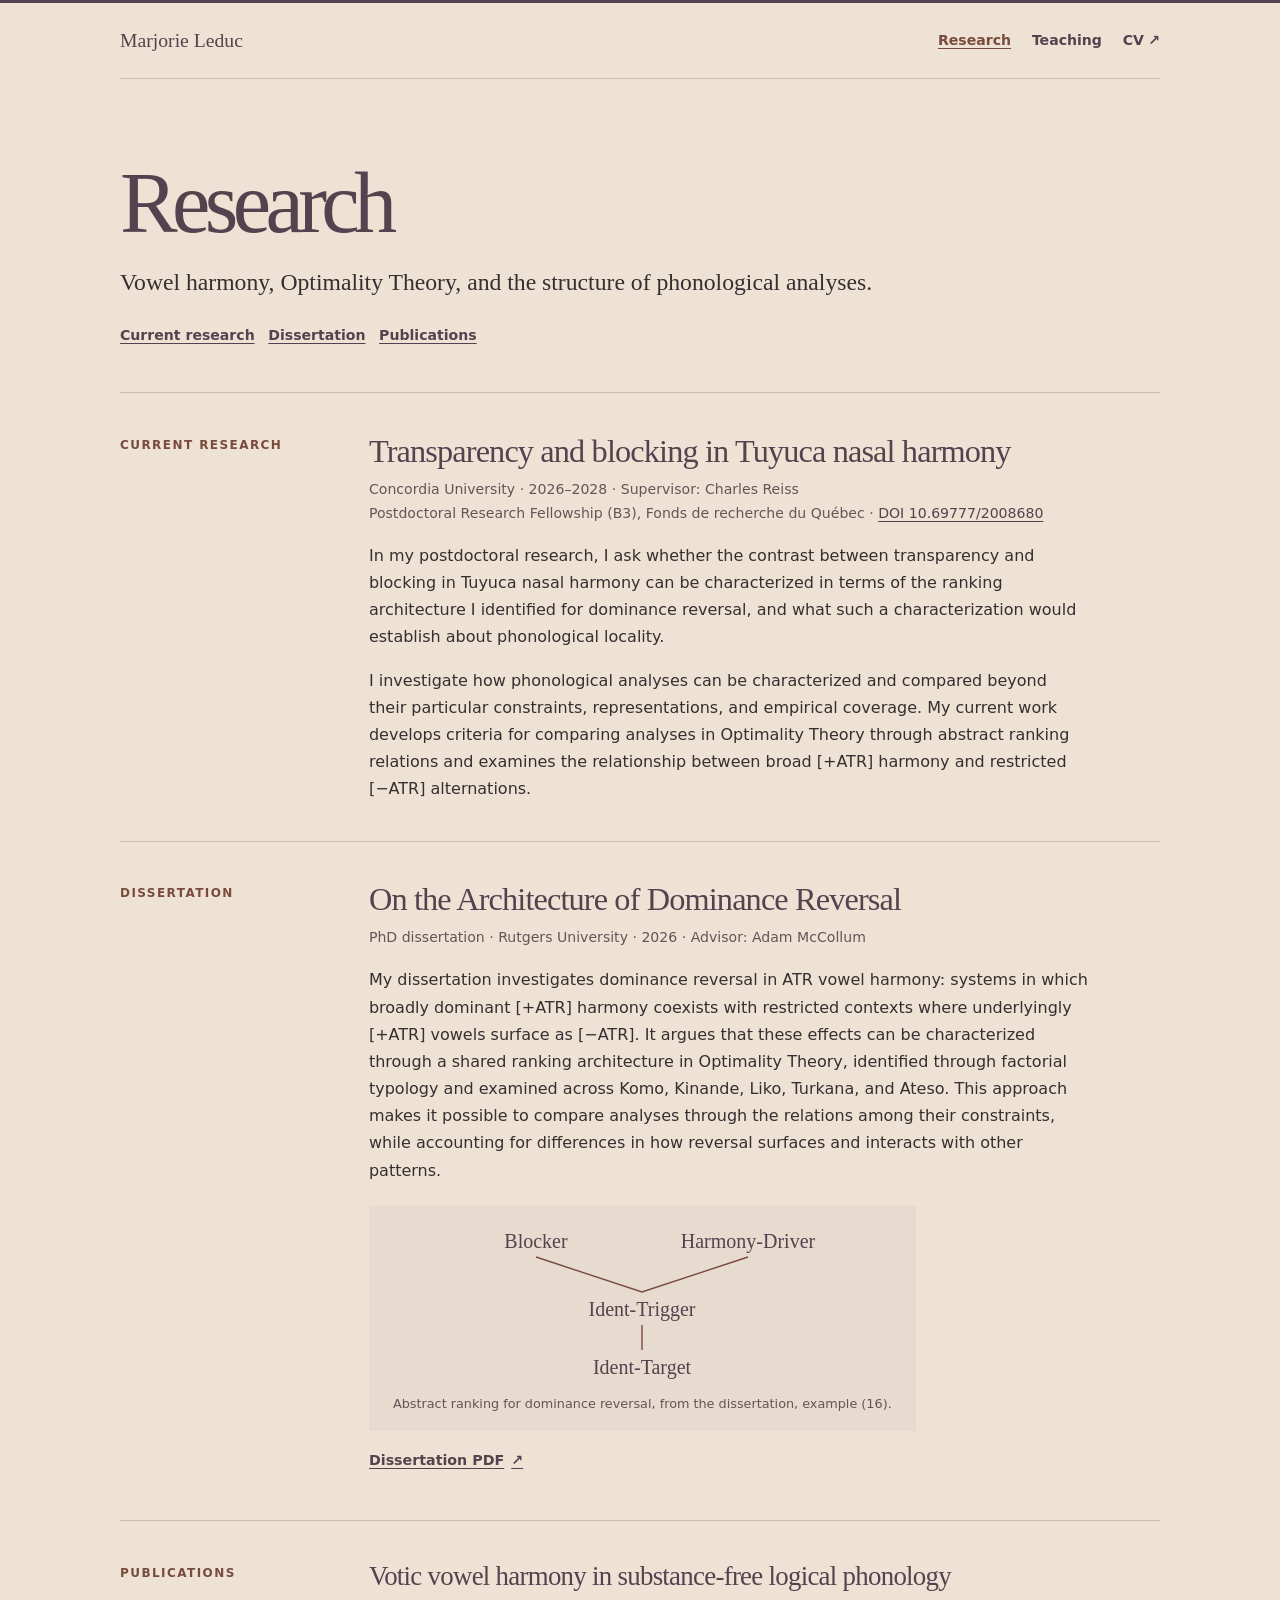
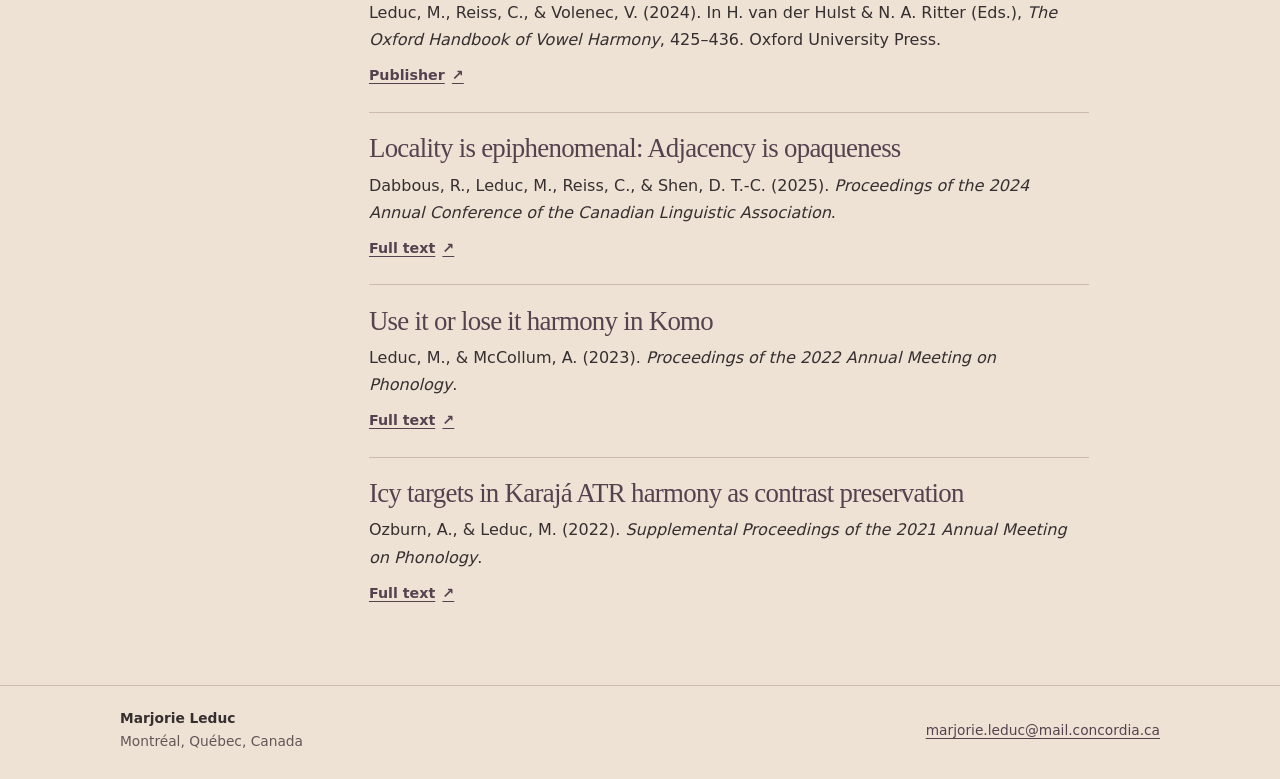
==== research/index.html @ b02f8114 "Add academic website pages and styles" ====
<!doctype html>
<html lang="en">
<head>
  <meta charset="utf-8">
  <meta name="viewport" content="width=device-width, initial-scale=1">
  <meta name="description" content="Marjorie Leduc’s dissertation, current research, and publications in phonology and vowel harmony.">
  <meta name="theme-color" content="#eee2d5">
  <title>Research | Marjorie Leduc</title>
  <link rel="icon" href="../assets/monogram.svg" type="image/svg+xml">
  <link rel="stylesheet" href="../assets/site.css">
</head>
<body>
  <a class="skip-link" href="#main">Skip to content</a>
  <header class="site-header">
    <div class="shell header-inner">
      <a class="brand" href="../index.html">Marjorie Leduc</a>
      <nav aria-label="Main">
        <a href="index.html" aria-current="page">Research</a>
        <a href="../teaching/index.html">Teaching</a>
        <a href="../assets/marjorie-leduc-cv.pdf">CV <span aria-hidden="true">↗</span></a>
      </nav>
    </div>
  </header>
  <main id="main" class="shell subpage">
    <header class="page-intro">
      <h1>Research</h1>
      <p class="lead">Vowel harmony, Optimality Theory, and the structure of phonological analyses.</p>
      <nav class="page-links" aria-label="On this page">
        <a href="#current-research">Current research</a>
        <a href="#dissertation">Dissertation</a>
        <a href="#publications">Publications</a>
      </nav>
    </header>
    <section class="content-row" id="current-research" aria-labelledby="current-heading">
      <h2 id="current-heading" class="eyebrow">Current research</h2>
      <div class="row-body">
        <h3>Transparency and blocking in Tuyuca nasal harmony</h3>
        <p class="meta">Concordia University · 2026–2028 · Supervisor: Charles Reiss<br>
          Postdoctoral Research Fellowship (B3), Fonds de recherche du Québec · <a href="https://doi.org/10.69777/2008680">DOI 10.69777/2008680</a></p>
        <p>In my postdoctoral research, I ask whether the contrast between transparency and blocking in Tuyuca nasal harmony can be characterized in terms of the ranking architecture I identified for dominance reversal, and what such a characterization would establish about phonological locality.</p>
        <p>I investigate how phonological analyses can be characterized and compared beyond their particular constraints, representations, and empirical coverage. My current work develops criteria for comparing analyses in Optimality Theory through abstract ranking relations and examines the relationship between broad [+ATR] harmony and restricted [−ATR] alternations.</p>
      </div>
    </section>
    <section class="content-row" id="dissertation" aria-labelledby="dissertation-heading">
      <h2 id="dissertation-heading" class="eyebrow">Dissertation</h2>
      <div class="row-body">
        <h3>On the Architecture of Dominance Reversal</h3>
        <p class="meta">PhD dissertation · Rutgers University · 2026 · Advisor: Adam McCollum</p>
        <p>My dissertation investigates dominance reversal in ATR vowel harmony: systems in which broadly dominant [+ATR] harmony coexists with restricted contexts where underlyingly [+ATR] vowels surface as [−ATR]. It argues that these effects can be characterized through a shared ranking architecture in Optimality Theory, identified through factorial typology and examined across Komo, Kinande, Liko, Turkana, and Ateso. This approach makes it possible to compare analyses through the relations among their constraints, while accounting for differences in how reversal surfaces and interacts with other patterns.</p>
        <figure class="ranking">
          <img src="../assets/dominance-reversal-ranking.svg" alt="Blocker and Harmony-Driver each outrank Ident-Trigger, which outranks Ident-Target." width="400" height="162" loading="lazy">
          <figcaption>Abstract ranking for dominance reversal, from the dissertation, example (16).</figcaption>
        </figure>
        <a class="text-link" href="../assets/on-the-architecture-of-dominance-reversal.pdf">Dissertation PDF <span aria-hidden="true">↗</span></a>
      </div>
    </section>
    <section class="content-row" id="publications" aria-labelledby="publications-heading">
      <h2 id="publications-heading" class="eyebrow">Publications</h2>
      <ul class="row-body entries">
        <li>
          <h3>Votic vowel harmony in substance-free logical phonology</h3>
          <p>Leduc, M., Reiss, C., &amp; Volenec, V. (2024). In H. van der Hulst &amp; N. A. Ritter (Eds.), <cite>The Oxford Handbook of Vowel Harmony</cite>, 425–436. Oxford University Press.</p>
          <a class="text-link" href="https://doi.org/10.1093/oxfordhb/9780198826804.013.33" aria-label="Publisher page for Votic vowel harmony in substance-free logical phonology">Publisher <span aria-hidden="true">↗</span></a>
        </li>
        <li>
          <h3>Locality is epiphenomenal: Adjacency is opaqueness</h3>
          <p>Dabbous, R., Leduc, M., Reiss, C., &amp; Shen, D. T.-C. (2025). <cite>Proceedings of the 2024 Annual Conference of the Canadian Linguistic Association</cite>.</p>
          <a class="text-link" href="https://cla-acl.ca/pdfs/actes-2024/Dabbous-etal-CLA-2024.pdf" aria-label="Full text of Locality is epiphenomenal: Adjacency is opaqueness">Full text <span aria-hidden="true">↗</span></a>
        </li>
        <li>
          <h3>Use it or lose it harmony in Komo</h3>
          <p>Leduc, M., &amp; McCollum, A. (2023). <cite>Proceedings of the 2022 Annual Meeting on Phonology</cite>.</p>
          <a class="text-link" href="https://doi.org/10.3765/amp.v10i0.5461" aria-label="Full text of Use it or lose it harmony in Komo">Full text <span aria-hidden="true">↗</span></a>
        </li>
        <li>
          <h3>Icy targets in Karajá ATR harmony as contrast preservation</h3>
          <p>Ozburn, A., &amp; Leduc, M. (2022). <cite>Supplemental Proceedings of the 2021 Annual Meeting on Phonology</cite>.</p>
          <a class="text-link" href="https://doi.org/10.3765/amp.v9i0.5190" aria-label="Full text of Icy targets in Karajá ATR harmony as contrast preservation">Full text <span aria-hidden="true">↗</span></a>
        </li>
      </ul>
    </section>
  </main>
  <footer class="site-footer">
    <div class="shell footer-inner">
      <div><strong>Marjorie Leduc</strong><br>Montréal, Québec, Canada</div>
      <a href="mailto:marjorie.leduc@mail.concordia.ca">marjorie.leduc@mail.concordia.ca</a>
    </div>
  </footer>
</body>
</html>
---- assets/site.css ----
:root {
  color-scheme: light;
  --paper: #eee2d5;
  --ink: #362f30;
  --muted: #645556;
  --plum: #55424f;
  --copper: #784b3e;
  --rule: #cdbbb0;
  --wash: #e7dacf;
  --on-plum: #f3e8dc;
  --on-plum-muted: #e5d5d3;
  --serif: Georgia, 'Times New Roman', serif;
  --sans: system-ui, -apple-system, BlinkMacSystemFont, 'Segoe UI', sans-serif;
}

* { box-sizing: border-box; }

body {
  margin: 0;
  color: var(--ink);
  background: var(--paper);
  font: 1rem/1.7 var(--sans);
}

h1, h2, h3, p, figure { margin: 0; }
p + p { margin-top: 1rem; }

a { color: var(--plum); text-underline-offset: 0.24em; }
a:hover { color: var(--copper); }
a:focus-visible { outline: 2px solid currentColor; outline-offset: 4px; }

.shell {
  width: min(100% - clamp(2rem, 10vw, 8rem), 65rem);
  margin-inline: auto;
}

.skip-link {
  position: absolute;
  z-index: 1;
  top: 0.75rem;
  left: 0.75rem;
  padding: 0.55rem 0.85rem;
  background: var(--paper);
  transform: translateY(-200%);
}
.skip-link:focus { transform: none; }

.site-header { border-top: 0.2rem solid var(--plum); }
.header-inner, .footer-inner {
  display: flex;
  align-items: center;
  justify-content: space-between;
  flex-wrap: wrap;
  column-gap: 1.5rem;
  row-gap: 0.4rem;
}
.header-inner {
  min-height: 4.75rem;
  padding-block: 0.45rem;
  border-bottom: 1px solid var(--rule);
}
.brand {
  font: 400 1.23rem/1.3 var(--serif);
  text-decoration: none;
}
.header-inner nav { display: flex; flex-wrap: wrap; gap: 0 0.3rem; }
.header-inner nav a, .page-links a {
  display: inline-flex;
  align-items: center;
  gap: 0.3em;
  min-height: 2.75rem;
  padding-inline: 0.5rem;
  font-size: 0.88rem;
  font-weight: 550;
  text-decoration: none;
}
.header-inner nav a:last-child { padding-right: 0; }
.header-inner nav a:hover, .header-inner nav a[aria-current], .page-links a:hover {
  color: var(--copper);
  text-decoration: underline;
}

.home-intro {
  display: grid;
  grid-template-columns: minmax(0, 1fr) clamp(10rem, 21vw, 13.25rem);
  align-items: center;
  gap: clamp(1.75rem, 7vw, 5rem);
  padding-block: clamp(2.7rem, 7vw, 5.5rem);
}
h1 {
  color: var(--plum);
  font: 400 clamp(3rem, 7.9vw, 6rem)/0.98 var(--serif);
  letter-spacing: -0.065em;
  text-wrap: balance;
}
.affiliation {
  margin-top: 0.9rem;
  color: var(--copper);
  font-size: 0.9rem;
  font-weight: 600;
}
.lead {
  max-width: 34em;
  margin-top: 1.15rem;
  font: 400 clamp(1.14rem, 2.25vw, 1.48rem)/1.52 var(--serif);
}
.intro-actions { display: flex; flex-wrap: wrap; column-gap: 1.4rem; margin-top: 0.9rem; }

.text-link {
  display: inline-flex;
  align-items: center;
  gap: 0.5em;
  min-height: 2.75rem;
  font-size: 0.89rem;
  font-weight: 650;
}

.portrait {
  padding: 0.43rem;
  border: 1px solid var(--rule);
  background: var(--wash);
}
.portrait img { display: block; width: 100%; height: auto; }

.eyebrow {
  color: var(--copper);
  font: 650 0.75rem/1.55 var(--sans);
  letter-spacing: 0.12em;
  text-transform: uppercase;
}
.feature {
  display: grid;
  grid-template-columns: minmax(0, 1fr) auto;
  align-items: end;
  gap: 0.45rem 2rem;
  padding: clamp(1.45rem, 4vw, 2.8rem);
  background: var(--plum);
  color: var(--on-plum);
}
.feature .eyebrow, .feature h2 + p { color: var(--on-plum-muted); }
.feature h2 {
  max-width: 23ch;
  margin-block: 0.55rem 0.65rem;
  font: 400 clamp(1.85rem, 4.1vw, 3.2rem)/1.08 var(--serif);
  letter-spacing: -0.035em;
  text-wrap: balance;
}
.feature h2 + p { max-width: 55ch; }
.feature a { color: var(--on-plum); }
.feature h2 a { text-decoration: none; }
.feature h2 a:hover { text-decoration: underline; }

.subpage { padding-bottom: 2rem; }
.page-intro { padding-block: clamp(2.75rem, 7vw, 5.1rem) 2.15rem; }
.page-intro h1 { font-size: clamp(3rem, 7.4vw, 5.4rem); text-wrap: wrap; }
.page-links { display: flex; flex-wrap: wrap; column-gap: 0.85rem; margin-top: 0.9rem; }
.page-links a { padding-inline: 0; text-decoration: underline; }

.content-row {
  display: grid;
  grid-template-columns: minmax(9rem, 0.25fr) minmax(0, 1fr);
  gap: 0.7rem clamp(1.2rem, 4vw, 3.5rem);
  padding-block: clamp(1.45rem, 3.5vw, 2.4rem);
  border-top: 1px solid var(--rule);
  scroll-margin-top: 1rem;
}
.content-row > .eyebrow { padding-top: 0.24rem; }
.home-about { border-top: 0; padding-block: 2.25rem 3rem; }
.row-body { max-width: 45rem; }
.row-body h3 {
  color: var(--plum);
  font: 400 clamp(1.42rem, 3vw, 2.02rem)/1.23 var(--serif);
  letter-spacing: -0.027em;
  text-wrap: pretty;
}
.row-body h3 + p { margin-top: 0.4rem; }
.row-body .meta { color: var(--muted); font-size: 0.88rem; }
.row-body > .text-link { margin-top: 0.45rem; }
.entries { list-style: none; padding: 0; margin: 0; }
.entries li + li { margin-top: 0.9rem; padding-top: 1.2rem; border-top: 1px solid var(--rule); }
.entries li h3 { font-size: clamp(1.3rem, 2.65vw, 1.68rem); }
.course-code {
  display: inline-block;
  margin-left: 0.3rem;
  color: var(--muted);
  font: 650 0.78rem/1.5 var(--sans);
  white-space: nowrap;
}
.course-status {
  display: inline-block;
  margin-left: 0.4rem;
  color: var(--copper);
  font-size: 0.75rem;
  font-weight: 650;
}

.ranking {
  width: fit-content;
  max-width: 100%;
  margin-top: 1.4rem;
  padding: 1rem clamp(0.7rem, 3vw, 1.5rem);
  background: var(--wash);
}
.ranking img {
  display: block;
  width: min(100%, 25rem);
  height: auto;
  margin-inline: auto;
}
.ranking figcaption {
  margin-top: 0.55rem;
  color: var(--muted);
  font-size: 0.8rem;
}

.site-footer { border-top: 1px solid var(--rule); color: var(--muted); }
.footer-inner { padding-block: 1.3rem 1.6rem; font-size: 0.86rem; }
.footer-inner strong { color: var(--ink); }
.footer-inner a { overflow-wrap: anywhere; }

@media (max-width: 50rem) {
  .feature { grid-template-columns: 1fr; }
  .feature > .text-link { justify-self: start; }
}

@media (max-width: 44rem) {
  .home-intro { gap: 1.5rem; }
  .home-intro h1 { text-wrap: wrap; }
  .content-row { grid-template-columns: 1fr; }
}

@media (max-width: 33rem) {
  .home-intro { grid-template-columns: 1fr; }
  .portrait { width: min(46%, 9rem); }
}
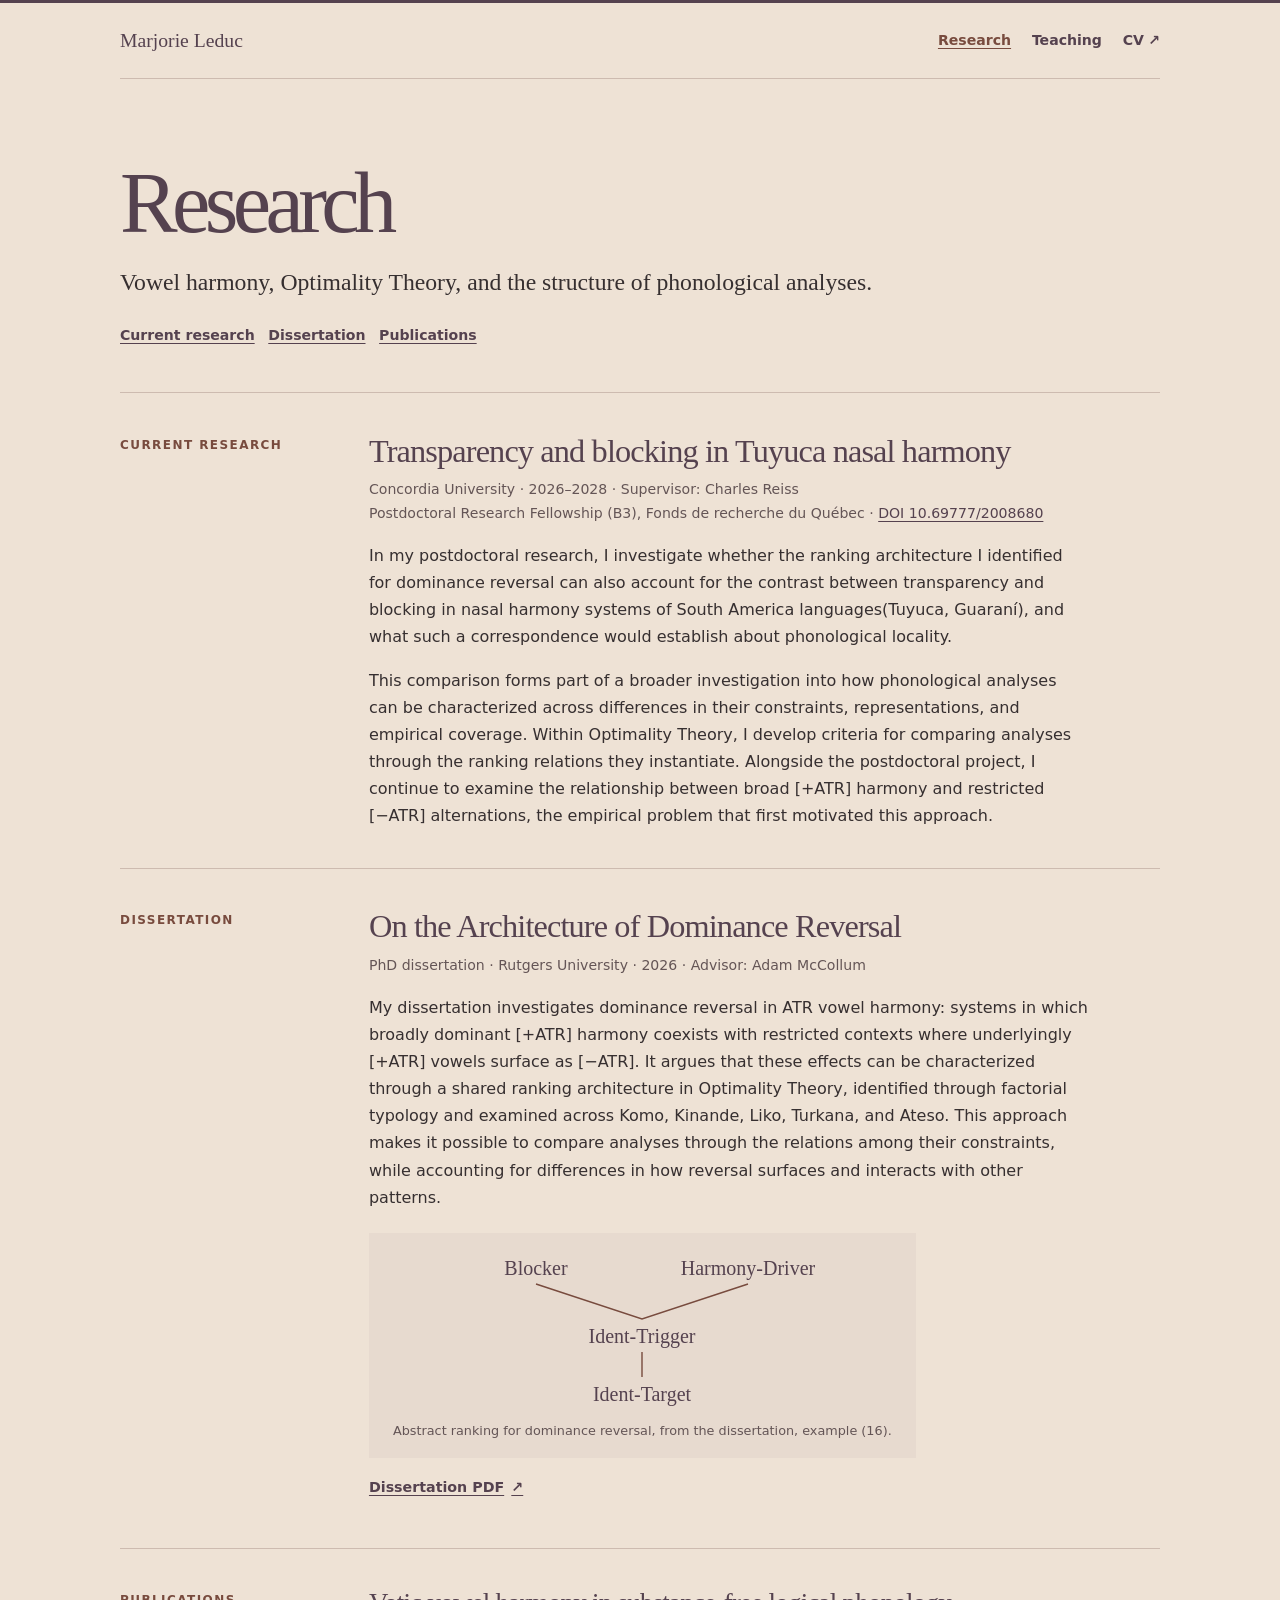
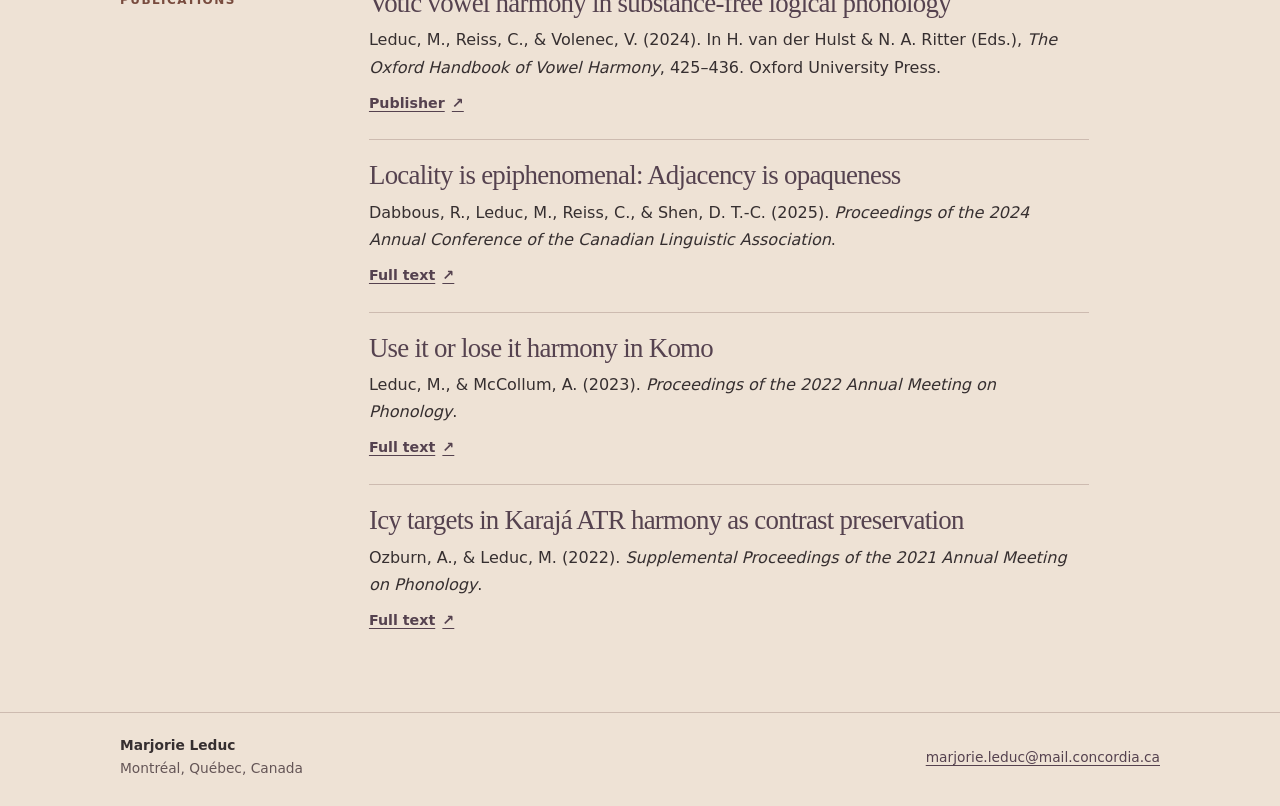
==== commit aca34809: "Update index.html" ====
--- a/research/index.html
+++ b/research/index.html
@@ -37,8 +37,8 @@
         <h3>Transparency and blocking in Tuyuca nasal harmony</h3>
         <p class="meta">Concordia University · 2026–2028 · Supervisor: Charles Reiss<br>
           Postdoctoral Research Fellowship (B3), Fonds de recherche du Québec · <a href="https://doi.org/10.69777/2008680">DOI 10.69777/2008680</a></p>
-        <p>In my postdoctoral research, I ask whether the contrast between transparency and blocking in Tuyuca nasal harmony can be characterized in terms of the ranking architecture I identified for dominance reversal, and what such a characterization would establish about phonological locality.</p>
-        <p>I investigate how phonological analyses can be characterized and compared beyond their particular constraints, representations, and empirical coverage. My current work develops criteria for comparing analyses in Optimality Theory through abstract ranking relations and examines the relationship between broad [+ATR] harmony and restricted [−ATR] alternations.</p>
+        <p>In my postdoctoral research, I investigate whether the ranking architecture I identified for dominance reversal can also account for the contrast between transparency and blocking in nasal harmony systems of South America languages(Tuyuca, Guaraní), and what such a correspondence would establish about phonological locality. </p>
+        <p>This comparison forms part of a broader investigation into how phonological analyses can be characterized across differences in their constraints, representations, and empirical coverage. Within Optimality Theory, I develop criteria for comparing analyses through the ranking relations they instantiate. Alongside the postdoctoral project, I continue to examine the relationship between broad [+ATR] harmony and restricted [−ATR] alternations, the empirical problem that first motivated this approach.</p>
       </div>
     </section>
     <section class="content-row" id="dissertation" aria-labelledby="dissertation-heading">
--- a/assets/site.css
+++ b/assets/site.css
@@ -120,7 +120,11 @@
   border: 1px solid var(--rule);
   background: var(--wash);
 }
-.portrait img { display: block; width: 100%; height: auto; }
+.portrait-crop {
+  aspect-ratio: 160 / 201;
+  overflow: hidden;
+}
+.portrait-crop img { display: block; width: 146%; height: auto; }
 
 .eyebrow {
   color: var(--copper);
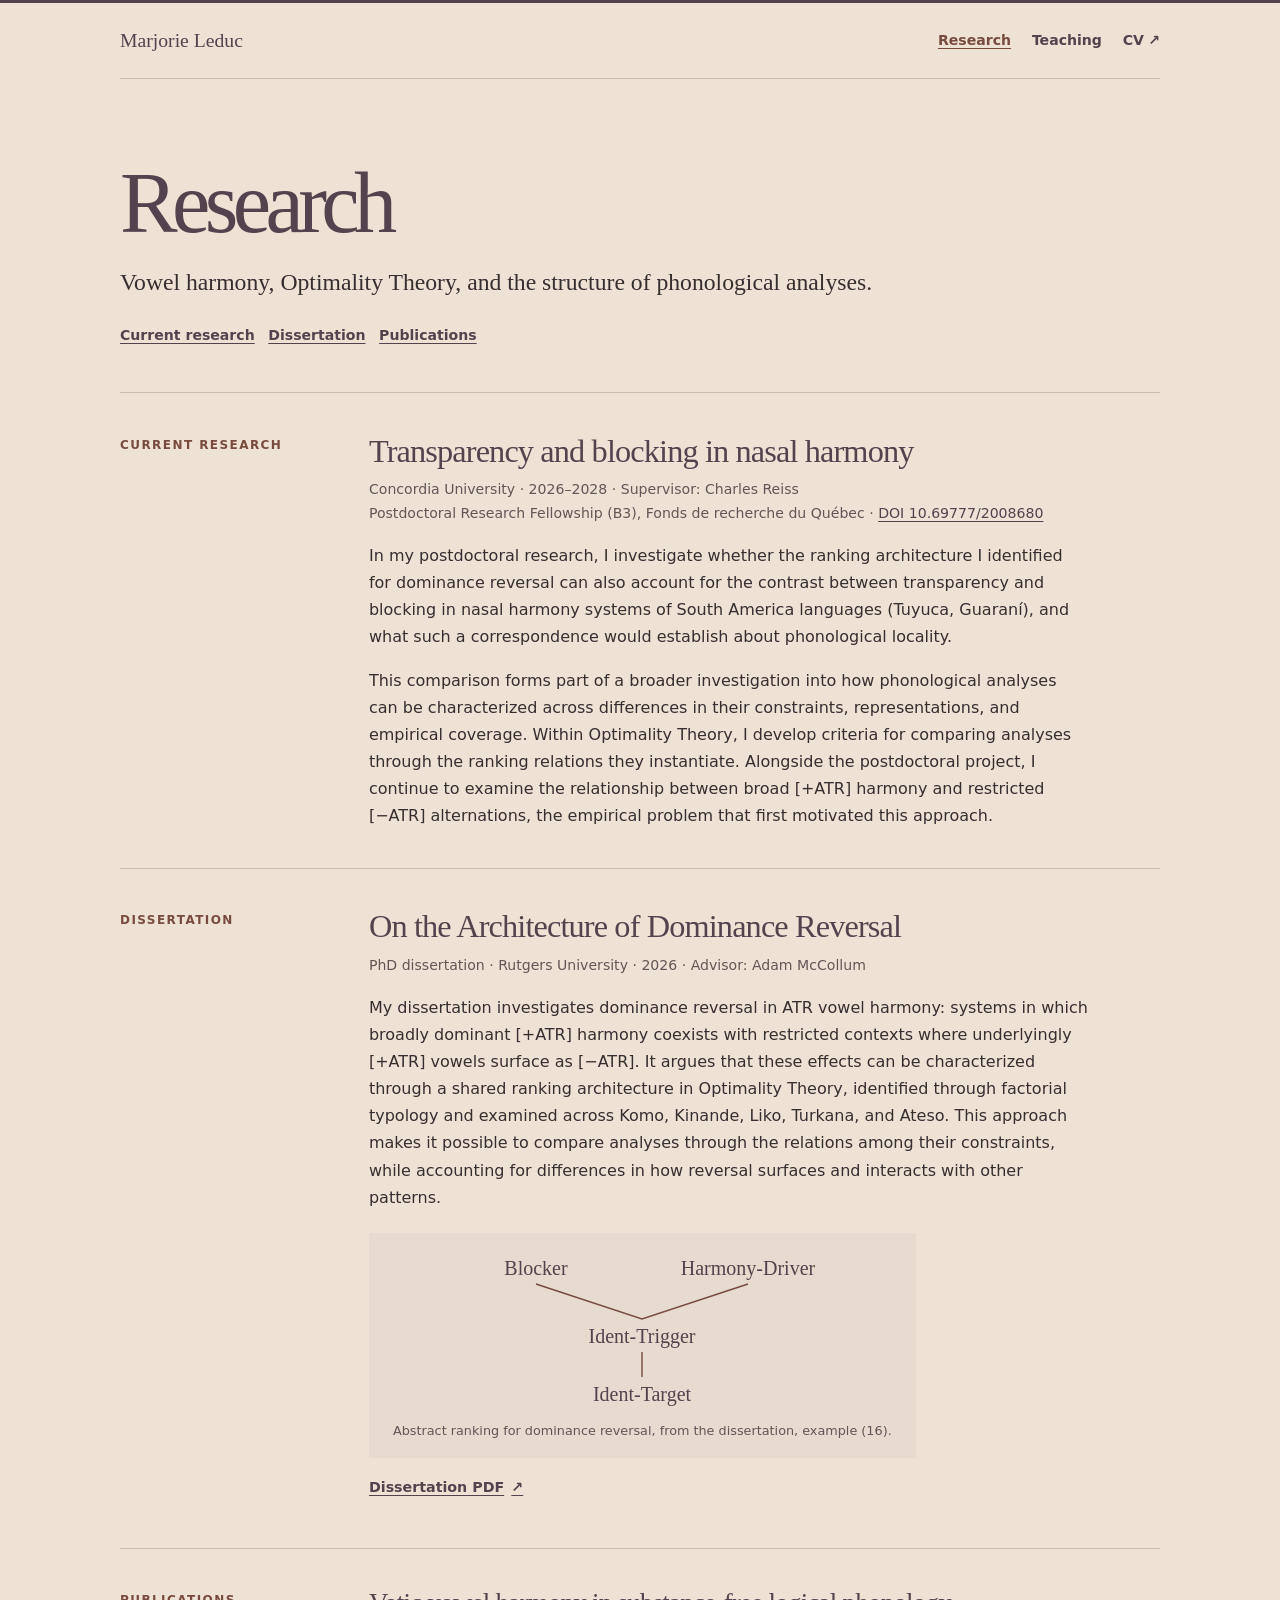
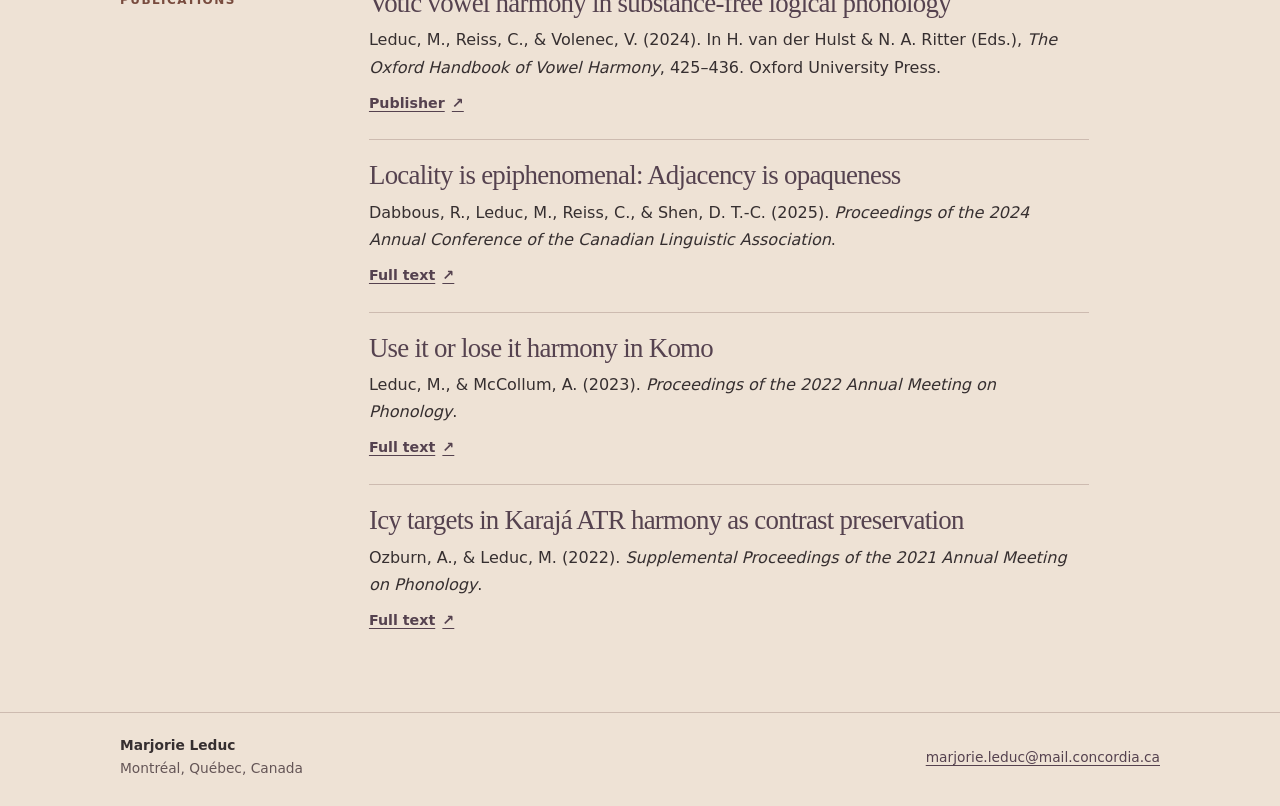
==== commit cf4f8d02: "Update index.html" ====
--- a/research/index.html
+++ b/research/index.html
@@ -34,10 +34,10 @@
     <section class="content-row" id="current-research" aria-labelledby="current-heading">
       <h2 id="current-heading" class="eyebrow">Current research</h2>
       <div class="row-body">
-        <h3>Transparency and blocking in Tuyuca nasal harmony</h3>
+        <h3>Transparency and blocking in nasal harmony</h3>
         <p class="meta">Concordia University · 2026–2028 · Supervisor: Charles Reiss<br>
           Postdoctoral Research Fellowship (B3), Fonds de recherche du Québec · <a href="https://doi.org/10.69777/2008680">DOI 10.69777/2008680</a></p>
-        <p>In my postdoctoral research, I investigate whether the ranking architecture I identified for dominance reversal can also account for the contrast between transparency and blocking in nasal harmony systems of South America languages(Tuyuca, Guaraní), and what such a correspondence would establish about phonological locality. </p>
+        <p>In my postdoctoral research, I investigate whether the ranking architecture I identified for dominance reversal can also account for the contrast between transparency and blocking in nasal harmony systems of South America languages (Tuyuca, Guaraní), and what such a correspondence would establish about phonological locality. </p>
         <p>This comparison forms part of a broader investigation into how phonological analyses can be characterized across differences in their constraints, representations, and empirical coverage. Within Optimality Theory, I develop criteria for comparing analyses through the ranking relations they instantiate. Alongside the postdoctoral project, I continue to examine the relationship between broad [+ATR] harmony and restricted [−ATR] alternations, the empirical problem that first motivated this approach.</p>
       </div>
     </section>
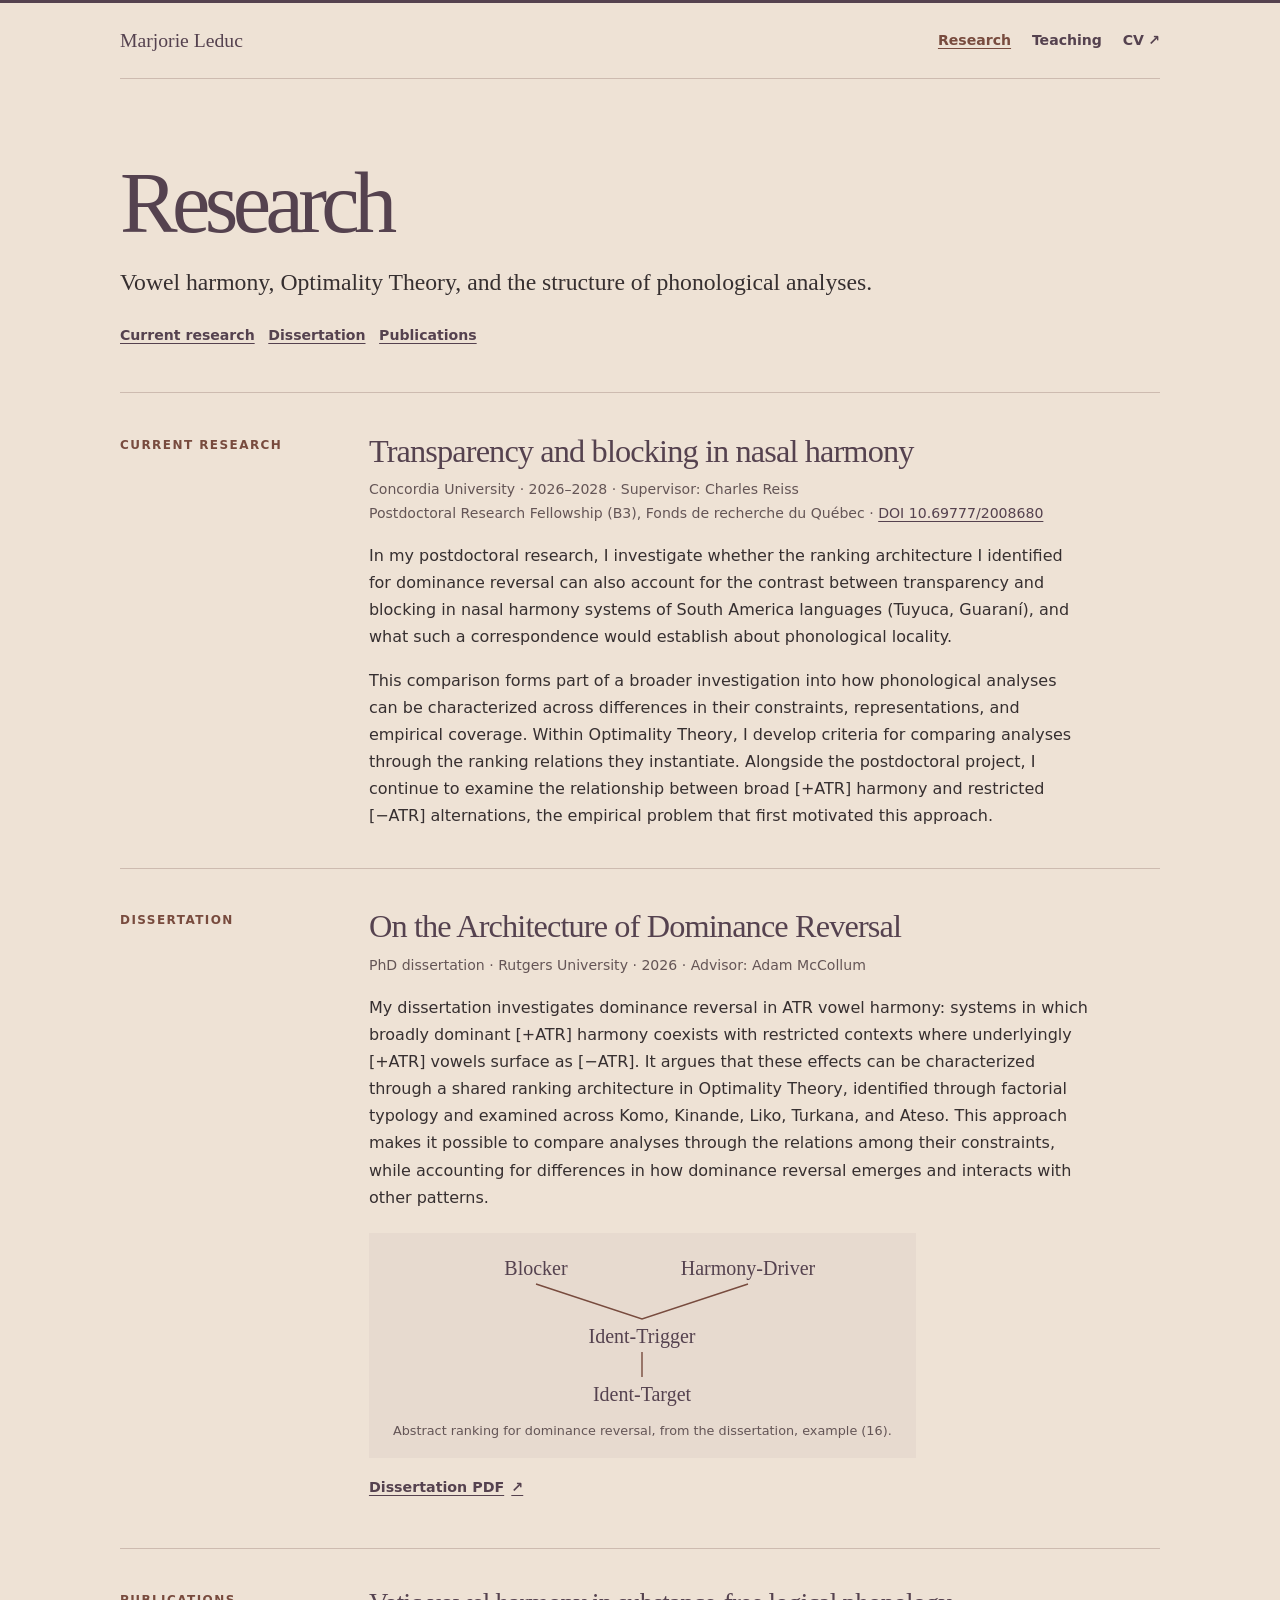
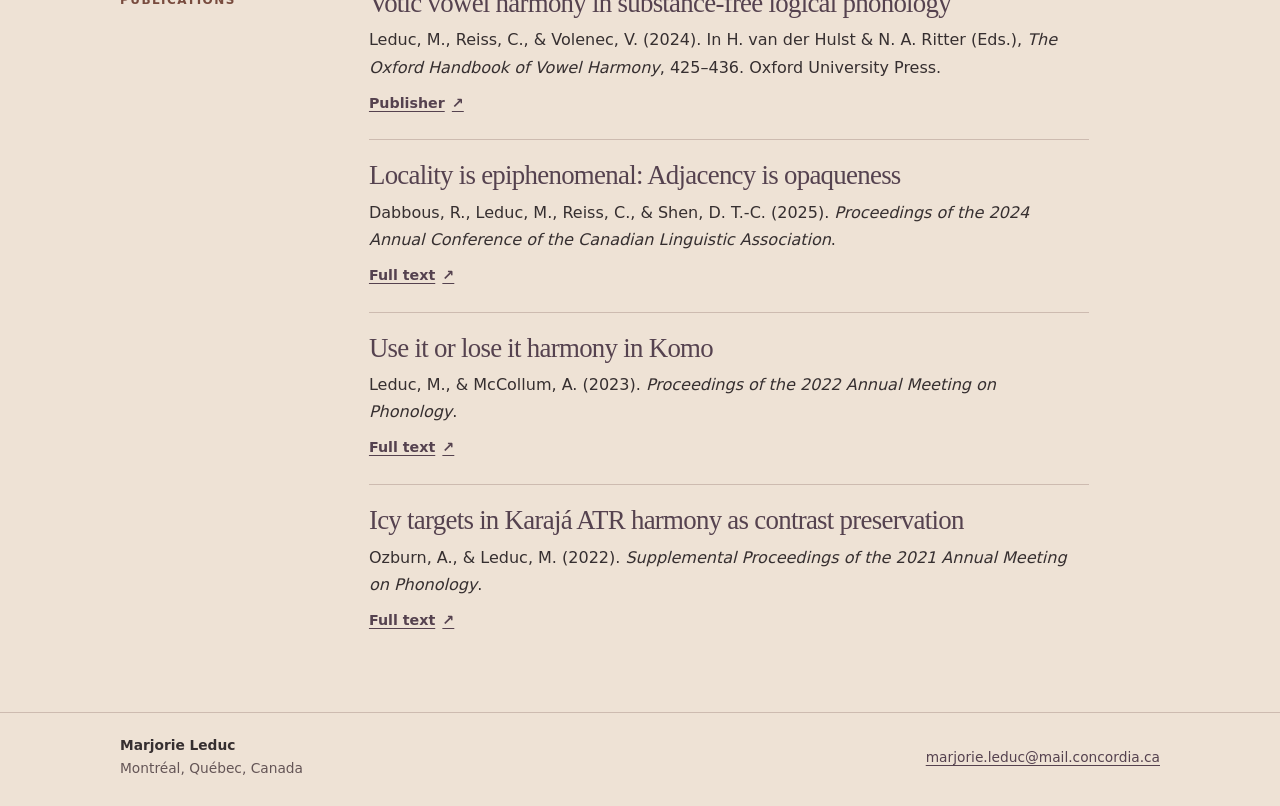
==== commit 08948a1b: "Update index.html" ====
--- a/research/index.html
+++ b/research/index.html
@@ -46,7 +46,7 @@
       <div class="row-body">
         <h3>On the Architecture of Dominance Reversal</h3>
         <p class="meta">PhD dissertation · Rutgers University · 2026 · Advisor: Adam McCollum</p>
-        <p>My dissertation investigates dominance reversal in ATR vowel harmony: systems in which broadly dominant [+ATR] harmony coexists with restricted contexts where underlyingly [+ATR] vowels surface as [−ATR]. It argues that these effects can be characterized through a shared ranking architecture in Optimality Theory, identified through factorial typology and examined across Komo, Kinande, Liko, Turkana, and Ateso. This approach makes it possible to compare analyses through the relations among their constraints, while accounting for differences in how reversal surfaces and interacts with other patterns.</p>
+        <p>My dissertation investigates dominance reversal in ATR vowel harmony: systems in which broadly dominant [+ATR] harmony coexists with restricted contexts where underlyingly [+ATR] vowels surface as [−ATR]. It argues that these effects can be characterized through a shared ranking architecture in Optimality Theory, identified through factorial typology and examined across Komo, Kinande, Liko, Turkana, and Ateso. This approach makes it possible to compare analyses through the relations among their constraints, while accounting for differences in how dominance reversal emerges and interacts with other patterns.</p>
         <figure class="ranking">
           <img src="../assets/dominance-reversal-ranking.svg" alt="Blocker and Harmony-Driver each outrank Ident-Trigger, which outranks Ident-Target." width="400" height="162" loading="lazy">
           <figcaption>Abstract ranking for dominance reversal, from the dissertation, example (16).</figcaption>
